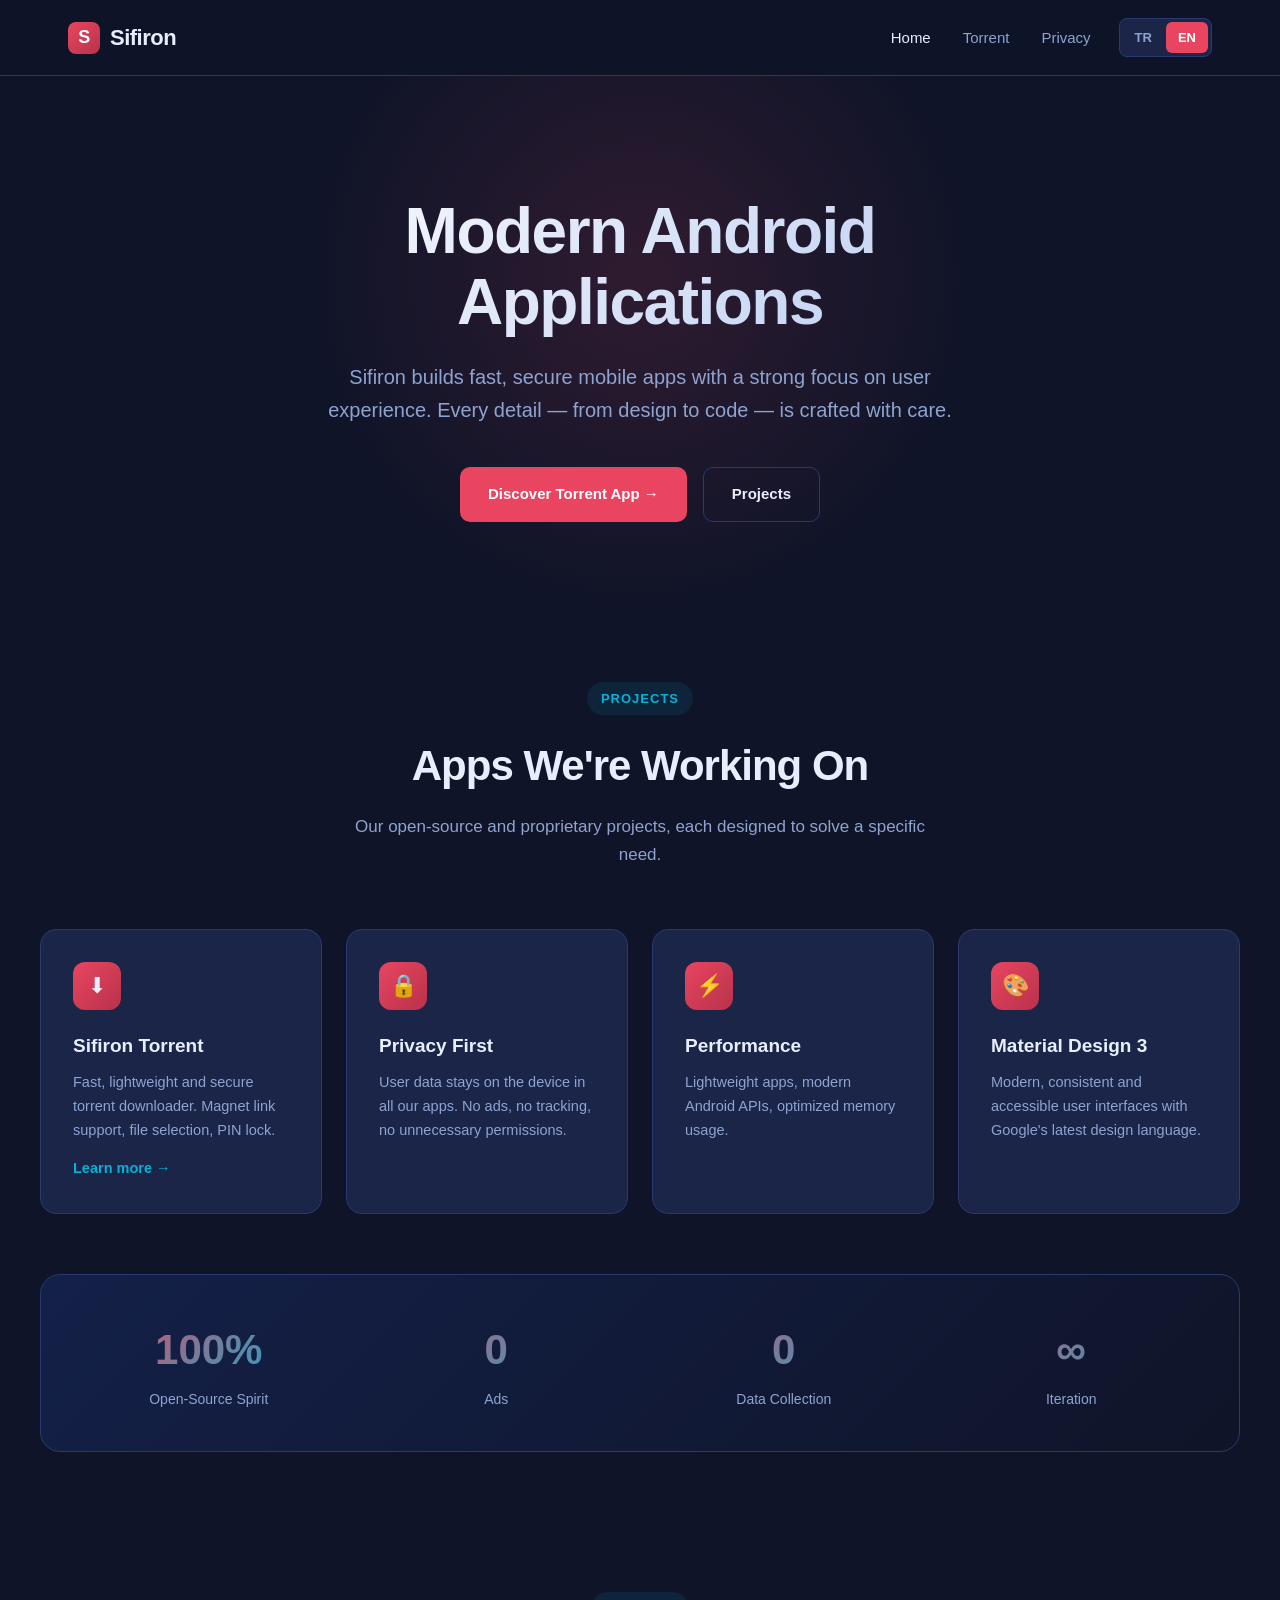
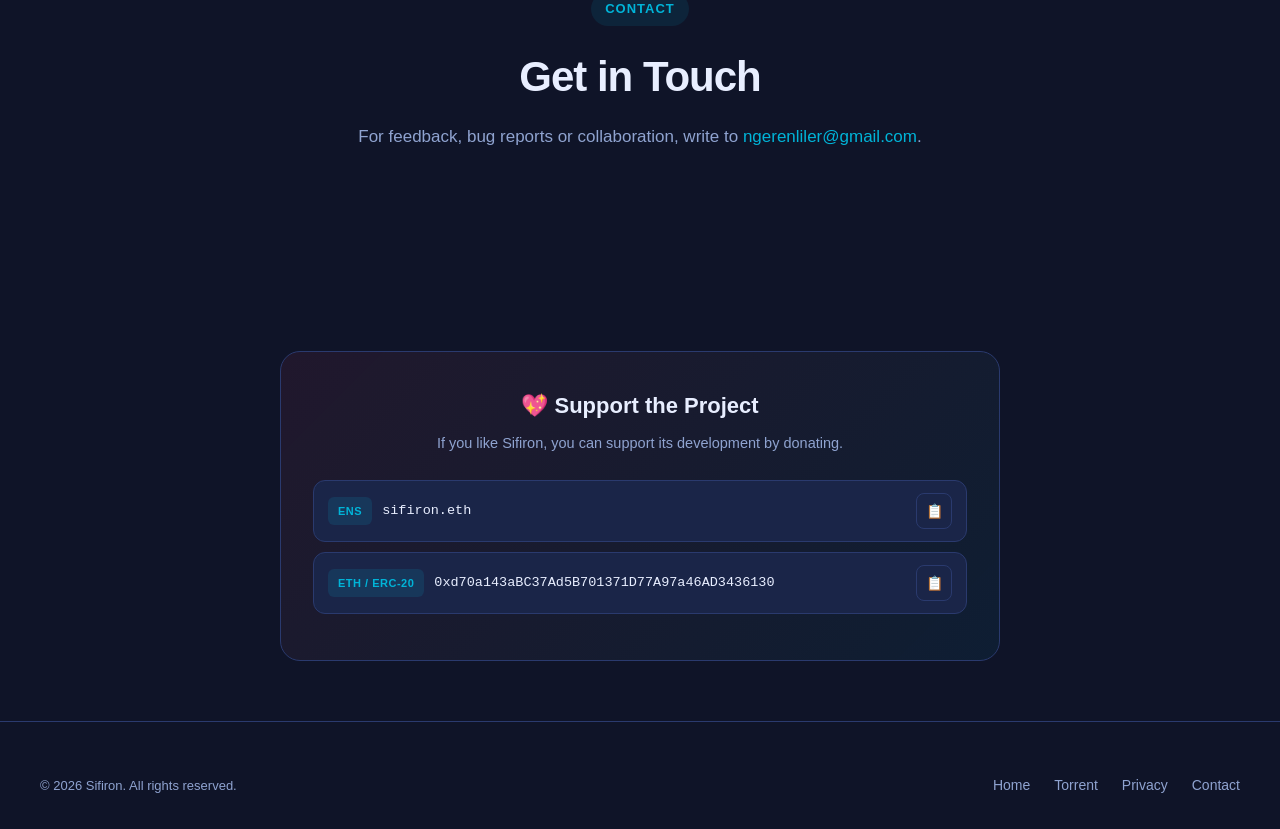
==== en/index.html @ dcb2554a "Add files via upload" ====
<!DOCTYPE html>
<html lang="en">
<head>
<meta charset="UTF-8">
<meta name="viewport" content="width=device-width, initial-scale=1.0">
<meta name="description" content="Sifiron - We build modern Android apps. Fast, secure, user-friendly.">
<title>Sifiron — Modern Android Apps</title>
<link rel="stylesheet" href="../assets/style.css">
<link rel="icon" type="image/svg+xml" href="data:image/svg+xml,%3Csvg xmlns='http://www.w3.org/2000/svg' viewBox='0 0 100 100'%3E%3Crect width='100' height='100' rx='22' fill='%23E94560'/%3E%3Ctext x='50' y='65' font-family='Arial' font-size='50' font-weight='900' fill='white' text-anchor='middle'%3ES%3C/text%3E%3C/svg%3E">
</head>
<body>

<header>
  <nav class="nav">
    <a href="/en/" class="logo">
      <span class="logo-mark">S</span>
      <span>Sifiron</span>
    </a>
    <div class="nav-right">
      <ul class="nav-links">
        <li><a href="/en/" class="active">Home</a></li>
        <li><a href="/en/torrent/">Torrent</a></li>
        <li><a href="/en/privacy/">Privacy</a></li>
      </ul>
      <div class="lang-switch">
        <a href="/">TR</a>
        <a href="/en/" class="active">EN</a>
      </div>
    </div>
  </nav>
</header>

<section class="hero">
  <div class="hero-content">
    <h1>Modern Android<br>Applications</h1>
    <p>
      Sifiron builds fast, secure mobile apps with a strong focus on
      user experience. Every detail — from design to code — is crafted
      with care.
    </p>
    <div class="cta-row">
      <a href="/en/torrent/" class="btn btn-primary">
        Discover Torrent App →
      </a>
      <a href="#projects" class="btn btn-ghost">Projects</a>
    </div>
  </div>
</section>

<section id="projects">
  <div class="container">
    <div class="section-title">
      <span class="eyebrow">Projects</span>
      <h2>Apps We're Working On</h2>
      <p>Our open-source and proprietary projects, each designed to solve
         a specific need.</p>
    </div>

    <div class="features">
      <div class="feature-card">
        <div class="feature-icon">⬇</div>
        <h3>Sifiron Torrent</h3>
        <p>Fast, lightweight and secure torrent downloader. Magnet link
           support, file selection, PIN lock.</p>
        <p style="margin-top:14px;">
          <a href="/en/torrent/" style="font-weight:600;">Learn more →</a>
        </p>
      </div>

      <div class="feature-card">
        <div class="feature-icon">🔒</div>
        <h3>Privacy First</h3>
        <p>User data stays on the device in all our apps. No ads,
           no tracking, no unnecessary permissions.</p>
      </div>

      <div class="feature-card">
        <div class="feature-icon">⚡</div>
        <h3>Performance</h3>
        <p>Lightweight apps, modern Android APIs, optimized memory
           usage.</p>
      </div>

      <div class="feature-card">
        <div class="feature-icon">🎨</div>
        <h3>Material Design 3</h3>
        <p>Modern, consistent and accessible user interfaces with Google's
           latest design language.</p>
      </div>
    </div>

    <div class="stats">
      <div class="stat-item">
        <div class="stat-num">100%</div>
        <div class="stat-label">Open-Source Spirit</div>
      </div>
      <div class="stat-item">
        <div class="stat-num">0</div>
        <div class="stat-label">Ads</div>
      </div>
      <div class="stat-item">
        <div class="stat-num">0</div>
        <div class="stat-label">Data Collection</div>
      </div>
      <div class="stat-item">
        <div class="stat-num">∞</div>
        <div class="stat-label">Iteration</div>
      </div>
    </div>
  </div>
</section>

<section id="contact" style="padding-top:0;">
  <div class="container">
    <div class="section-title">
      <span class="eyebrow">Contact</span>
      <h2>Get in Touch</h2>
      <p>For feedback, bug reports or collaboration, write to
         <a href="mailto:ngerenliler@gmail.com">ngerenliler@gmail.com</a>.</p>
    </div>
  </div>
</section>

<section class="donation">
  <h3>💖 Support the Project</h3>
  <p class="donation-sub">
    If you like Sifiron, you can support its development by donating.
  </p>
  <div class="donation-row">
    <span class="chain">ENS</span>
    <span class="addr">sifiron.eth</span>
    <button class="copy-btn" data-copy="sifiron.eth" title="Copy">📋</button>
  </div>
  <div class="donation-row">
    <span class="chain">ETH / ERC-20</span>
    <span class="addr">0xd70a143aBC37Ad5B701371D77A97a46AD3436130</span>
    <button class="copy-btn" data-copy="0xd70a143aBC37Ad5B701371D77A97a46AD3436130" title="Copy">📋</button>
  </div>
</section>

<footer>
  <div class="footer-content">
    <div class="copyright">© 2026 Sifiron. All rights reserved.</div>
    <ul class="footer-links">
      <li><a href="/en/">Home</a></li>
      <li><a href="/en/torrent/">Torrent</a></li>
      <li><a href="/en/privacy/">Privacy</a></li>
      <li><a href="mailto:ngerenliler@gmail.com">Contact</a></li>
    </ul>
  </div>
</footer>

<script src="../assets/copy.js"></script>
</body>
</html>
---- assets/style.css ----
/* ─── Reset & Base ─────────────────────────────────────────────────── */
* { margin: 0; padding: 0; box-sizing: border-box; }

:root {
  --bg-dark:   #0F1428;
  --bg-mid:    #142350;
  --bg-card:   #1A2548;
  --accent:    #E94560;
  --accent-2:  #00B4D8;
  --text:      #E8EEFF;
  --text-mute: #8FA3D0;
  --border:    #2A3A6E;
  --success:   #28A745;
}

html { scroll-behavior: smooth; }

body {
  font-family: -apple-system, BlinkMacSystemFont, 'Segoe UI', Roboto,
               'Helvetica Neue', Arial, sans-serif;
  background: var(--bg-dark);
  color: var(--text);
  line-height: 1.65;
  min-height: 100vh;
  overflow-x: hidden;
}

a { color: var(--accent-2); text-decoration: none; transition: color .2s; }
a:hover { color: var(--accent); }

img { max-width: 100%; height: auto; display: block; }

/* ─── Header / Navbar ──────────────────────────────────────────────── */
header {
  position: sticky;
  top: 0;
  z-index: 100;
  background: rgba(15, 20, 40, 0.85);
  backdrop-filter: blur(12px);
  border-bottom: 1px solid var(--border);
}

.nav {
  max-width: 1200px;
  margin: 0 auto;
  padding: 18px 28px;
  display: flex;
  justify-content: space-between;
  align-items: center;
}

.logo {
  font-size: 22px;
  font-weight: 800;
  color: var(--text);
  letter-spacing: -0.5px;
  display: flex;
  align-items: center;
  gap: 10px;
}
.logo-mark {
  width: 32px; height: 32px;
  background: linear-gradient(135deg, var(--accent), #b8324a);
  border-radius: 8px;
  display: inline-flex;
  align-items: center;
  justify-content: center;
  color: white;
  font-size: 18px;
  font-weight: 900;
}

.nav-right {
  display: flex;
  align-items: center;
  gap: 28px;
}
.nav-links {
  display: flex;
  gap: 32px;
  list-style: none;
}
.nav-links a {
  color: var(--text-mute);
  font-weight: 500;
  font-size: 15px;
}
.nav-links a:hover, .nav-links a.active {
  color: var(--text);
}

.lang-switch {
  display: flex;
  background: var(--bg-card);
  border: 1px solid var(--border);
  border-radius: 8px;
  padding: 3px;
  gap: 2px;
}
.lang-switch a {
  padding: 5px 12px;
  font-size: 13px;
  font-weight: 600;
  color: var(--text-mute);
  border-radius: 6px;
  transition: all .15s;
}
.lang-switch a.active {
  background: var(--accent);
  color: white;
}
.lang-switch a:not(.active):hover {
  color: var(--text);
}

/* ─── Hero ─────────────────────────────────────────────────────────── */
.hero {
  position: relative;
  padding: 120px 28px 80px;
  text-align: center;
  overflow: hidden;
}
.hero::before {
  content: '';
  position: absolute;
  top: -200px; left: 50%;
  transform: translateX(-50%);
  width: 800px; height: 800px;
  background: radial-gradient(circle, rgba(233, 69, 96, 0.15) 0%, transparent 60%);
  z-index: 0;
}
.hero-content { position: relative; z-index: 1; max-width: 900px; margin: 0 auto; }

.hero h1 {
  font-size: clamp(36px, 6vw, 64px);
  font-weight: 800;
  letter-spacing: -1.5px;
  line-height: 1.1;
  margin-bottom: 24px;
  background: linear-gradient(135deg, #fff 0%, #B4C8F0 100%);
  -webkit-background-clip: text;
  -webkit-text-fill-color: transparent;
  background-clip: text;
}

.hero p {
  font-size: clamp(16px, 2vw, 20px);
  color: var(--text-mute);
  max-width: 640px;
  margin: 0 auto 40px;
}

.cta-row {
  display: flex; gap: 16px;
  justify-content: center; flex-wrap: wrap;
}

.btn {
  display: inline-flex;
  align-items: center;
  gap: 10px;
  padding: 14px 28px;
  border-radius: 10px;
  font-weight: 600;
  font-size: 15px;
  text-decoration: none;
  transition: all .2s;
  border: none;
  cursor: pointer;
}
.btn-primary {
  background: var(--accent);
  color: white;
}
.btn-primary:hover {
  background: #d63854;
  color: white;
  transform: translateY(-2px);
  box-shadow: 0 8px 20px rgba(233, 69, 96, 0.3);
}
.btn-ghost {
  background: transparent;
  color: var(--text);
  border: 1px solid var(--border);
}
.btn-ghost:hover {
  border-color: var(--accent-2);
  color: var(--accent-2);
}

/* ─── Sections ─────────────────────────────────────────────────────── */
section {
  padding: 80px 28px;
}
.container {
  max-width: 1200px;
  margin: 0 auto;
}

.section-title {
  text-align: center;
  margin-bottom: 60px;
}
.section-title .eyebrow {
  display: inline-block;
  padding: 6px 14px;
  background: rgba(0, 180, 216, 0.1);
  color: var(--accent-2);
  font-size: 13px;
  font-weight: 600;
  letter-spacing: 1px;
  text-transform: uppercase;
  border-radius: 100px;
  margin-bottom: 16px;
}
.section-title h2 {
  font-size: clamp(28px, 4vw, 42px);
  font-weight: 800;
  letter-spacing: -1px;
  margin-bottom: 12px;
}
.section-title p {
  color: var(--text-mute);
  font-size: 17px;
  max-width: 600px;
  margin: 0 auto;
}

/* ─── Feature Grid ─────────────────────────────────────────────────── */
.features {
  display: grid;
  grid-template-columns: repeat(auto-fit, minmax(280px, 1fr));
  gap: 24px;
}
.feature-card {
  padding: 32px;
  background: var(--bg-card);
  border: 1px solid var(--border);
  border-radius: 16px;
  transition: all .25s;
}
.feature-card:hover {
  transform: translateY(-4px);
  border-color: var(--accent-2);
  box-shadow: 0 12px 30px rgba(0, 0, 0, 0.3);
}
.feature-icon {
  width: 48px; height: 48px;
  background: linear-gradient(135deg, var(--accent), #b8324a);
  border-radius: 12px;
  display: flex;
  align-items: center;
  justify-content: center;
  font-size: 22px;
  margin-bottom: 20px;
}
.feature-card h3 {
  font-size: 19px;
  font-weight: 700;
  margin-bottom: 10px;
}
.feature-card p {
  color: var(--text-mute);
  font-size: 14.5px;
}

/* ─── Stats / Highlight ────────────────────────────────────────────── */
.stats {
  display: grid;
  grid-template-columns: repeat(auto-fit, minmax(180px, 1fr));
  gap: 32px;
  margin: 60px 0;
  padding: 40px;
  background: linear-gradient(135deg, rgba(20, 35, 80, 0.8), rgba(15, 20, 40, 0.8));
  border: 1px solid var(--border);
  border-radius: 20px;
}
.stat-item { text-align: center; }
.stat-num {
  font-size: 42px;
  font-weight: 800;
  background: linear-gradient(135deg, var(--accent), var(--accent-2));
  -webkit-background-clip: text;
  -webkit-text-fill-color: transparent;
  margin-bottom: 4px;
}
.stat-label {
  color: var(--text-mute);
  font-size: 14px;
  font-weight: 500;
}

/* ─── Donation Section ────────────────────────────────────────────── */
.donation {
  max-width: 720px;
  margin: 60px auto 40px;
  padding: 36px 32px;
  background: linear-gradient(135deg, rgba(233, 69, 96, 0.08), rgba(0, 180, 216, 0.06));
  border: 1px solid var(--border);
  border-radius: 20px;
  text-align: center;
}
.donation h3 {
  font-size: 22px;
  font-weight: 700;
  margin-bottom: 8px;
  display: inline-flex;
  align-items: center;
  gap: 10px;
}
.donation .donation-sub {
  color: var(--text-mute);
  font-size: 14.5px;
  margin-bottom: 24px;
}
.donation-row {
  display: flex;
  align-items: center;
  gap: 10px;
  background: var(--bg-card);
  border: 1px solid var(--border);
  border-radius: 12px;
  padding: 12px 14px;
  margin-bottom: 10px;
  transition: border-color .15s;
}
.donation-row:hover { border-color: var(--accent-2); }
.donation-row .chain {
  display: inline-block;
  padding: 5px 10px;
  background: rgba(0, 180, 216, 0.12);
  color: var(--accent-2);
  font-size: 11px;
  font-weight: 700;
  letter-spacing: 0.5px;
  border-radius: 6px;
  white-space: nowrap;
  flex-shrink: 0;
}
.donation-row .addr {
  flex: 1;
  font-family: 'Consolas', 'Menlo', monospace;
  font-size: 13.5px;
  color: var(--text);
  text-align: left;
  overflow: hidden;
  text-overflow: ellipsis;
  white-space: nowrap;
  user-select: all;
}
.donation-row .copy-btn {
  background: transparent;
  border: 1px solid var(--border);
  color: var(--text-mute);
  width: 36px;
  height: 36px;
  border-radius: 8px;
  cursor: pointer;
  display: flex;
  align-items: center;
  justify-content: center;
  flex-shrink: 0;
  transition: all .15s;
  font-size: 14px;
}
.donation-row .copy-btn:hover {
  background: var(--accent);
  color: white;
  border-color: var(--accent);
}
.donation-row .copy-btn.copied {
  background: var(--success);
  color: white;
  border-color: var(--success);
}

@media (max-width: 600px) {
  .donation { padding: 26px 18px; }
  .donation-row { flex-wrap: wrap; }
  .donation-row .addr { font-size: 12px; flex-basis: 100%; order: 3; }
}

/* ─── Footer ───────────────────────────────────────────────────────── */
footer {
  padding: 50px 28px 30px;
  border-top: 1px solid var(--border);
  margin-top: 60px;
}
.footer-content {
  max-width: 1200px;
  margin: 0 auto;
  display: flex;
  flex-wrap: wrap;
  gap: 24px;
  justify-content: space-between;
  align-items: center;
}
.footer-links {
  display: flex;
  gap: 24px;
  list-style: none;
}
.footer-links a {
  color: var(--text-mute);
  font-size: 14px;
}
.copyright {
  color: var(--text-mute);
  font-size: 13px;
}

/* ─── Document Pages (privacy etc.) ────────────────────────────────── */
.doc {
  max-width: 800px;
  margin: 60px auto;
  padding: 0 28px;
}
.doc h1 {
  font-size: 36px;
  font-weight: 800;
  letter-spacing: -1px;
  margin-bottom: 8px;
  color: var(--accent);
}
.doc .meta {
  color: var(--text-mute);
  font-size: 14px;
  padding-bottom: 16px;
  margin-bottom: 32px;
  border-bottom: 1px solid var(--border);
}
.doc h2 {
  font-size: 22px;
  font-weight: 700;
  margin-top: 40px;
  margin-bottom: 14px;
  color: var(--accent-2);
}
.doc h3 {
  font-size: 17px;
  font-weight: 600;
  margin-top: 24px;
  margin-bottom: 8px;
}
.doc p, .doc li {
  color: #C8D2EE;
  font-size: 15px;
  margin-bottom: 12px;
}
.doc ul, .doc ol {
  padding-left: 24px;
  margin-bottom: 16px;
}
.doc strong { color: var(--text); }
.doc hr {
  border: none;
  border-top: 1px solid var(--border);
  margin: 40px 0 20px;
}

/* ─── App Showcase ─────────────────────────────────────────────────── */
.showcase {
  display: grid;
  grid-template-columns: 1fr 1fr;
  gap: 60px;
  align-items: center;
  margin-bottom: 60px;
}
.showcase-text h2 {
  font-size: 36px;
  font-weight: 800;
  letter-spacing: -1px;
  margin-bottom: 20px;
}
.showcase-text p {
  color: var(--text-mute);
  font-size: 16px;
  margin-bottom: 16px;
}
.showcase-img {
  display: flex;
  justify-content: center;
}
.showcase-img img {
  max-height: 500px;
  border-radius: 24px;
  box-shadow: 0 30px 60px rgba(0, 0, 0, 0.5);
  border: 1px solid var(--border);
}

@media (max-width: 768px) {
  .showcase { grid-template-columns: 1fr; }
  .nav-links { gap: 18px; }
  .nav-links a { font-size: 14px; }
  .hero { padding: 80px 20px 60px; }
  section { padding: 60px 20px; }
}
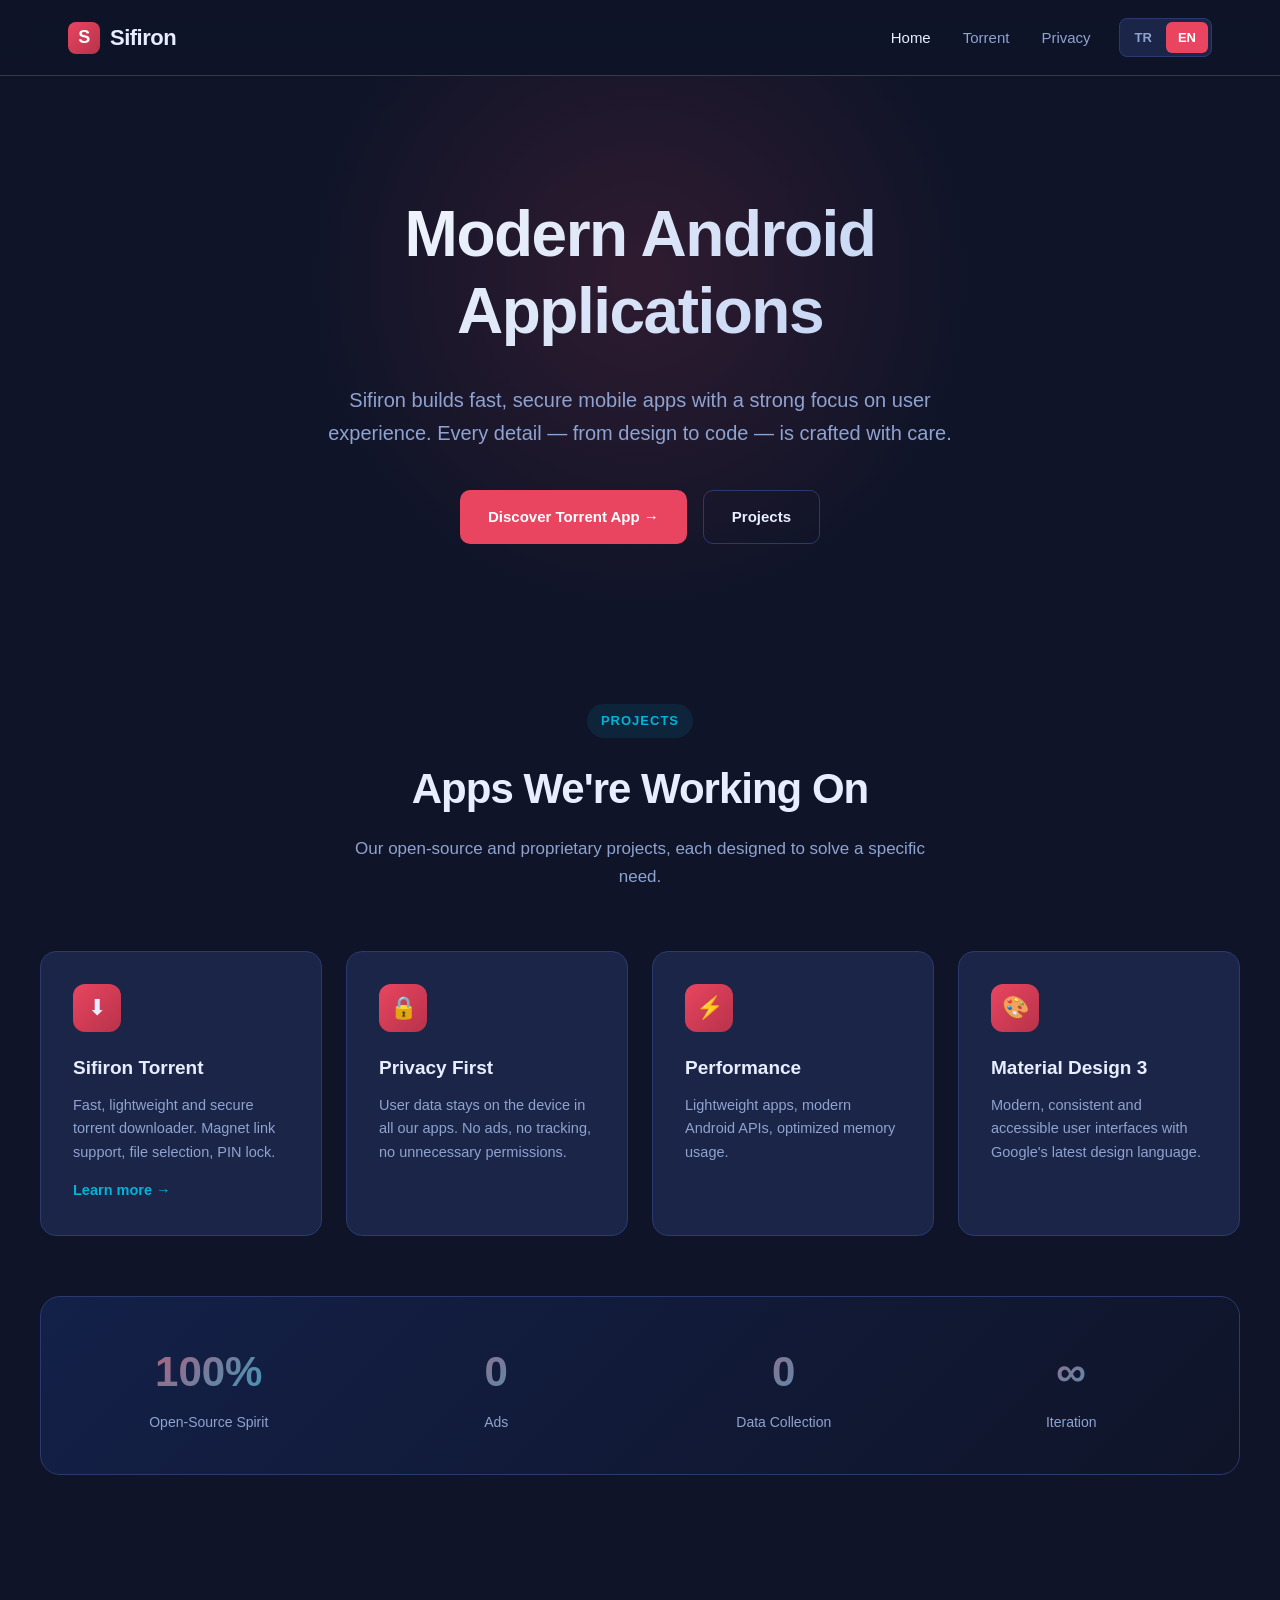
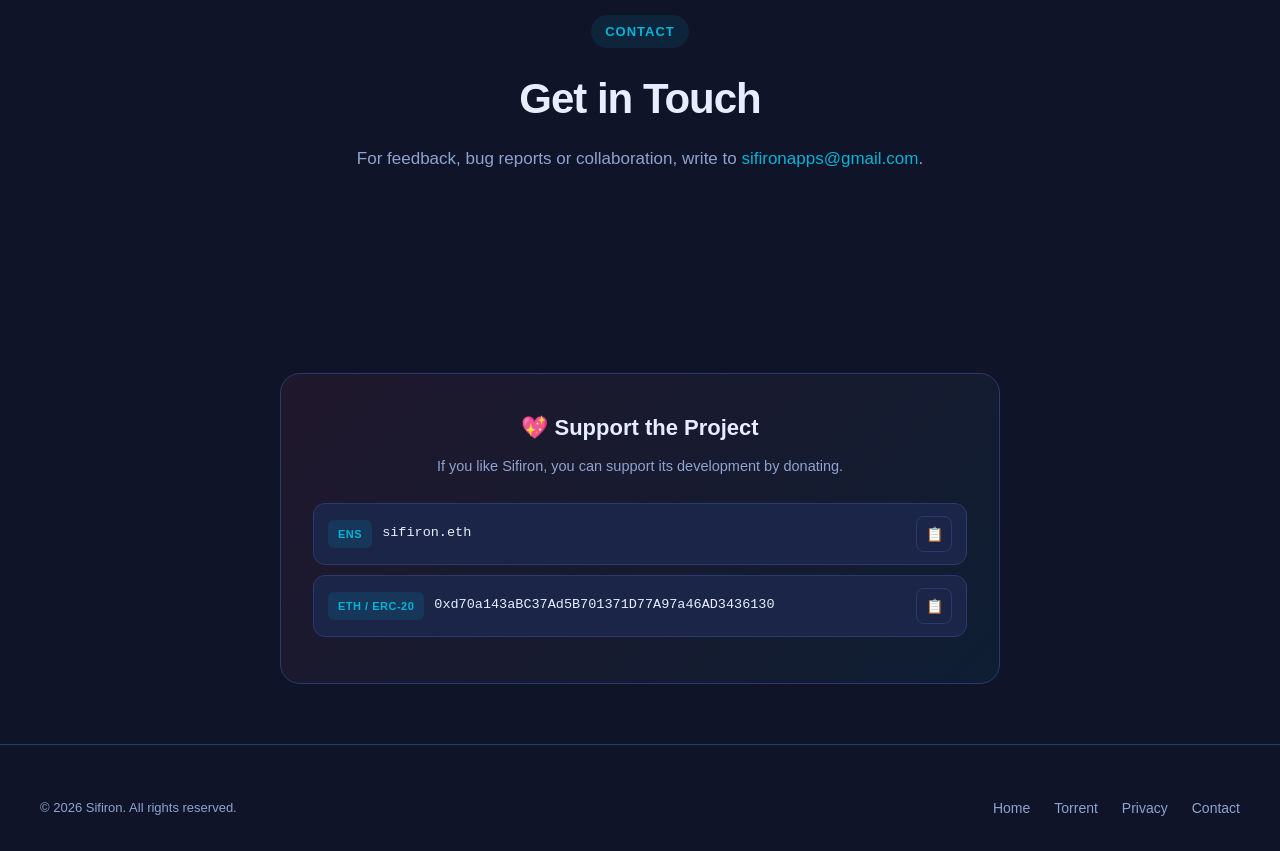
==== commit d3f4a3c2: "Add files via upload" ====
--- a/en/index.html
+++ b/en/index.html
@@ -116,7 +116,7 @@
       <span class="eyebrow">Contact</span>
       <h2>Get in Touch</h2>
       <p>For feedback, bug reports or collaboration, write to
-         <a href="mailto:ngerenliler@gmail.com">ngerenliler@gmail.com</a>.</p>
+         <a href="mailto:sifironapps@gmail.com">sifironapps@gmail.com</a>.</p>
     </div>
   </div>
 </section>
@@ -145,7 +145,7 @@
       <li><a href="/en/">Home</a></li>
       <li><a href="/en/torrent/">Torrent</a></li>
       <li><a href="/en/privacy/">Privacy</a></li>
-      <li><a href="mailto:ngerenliler@gmail.com">Contact</a></li>
+      <li><a href="mailto:sifironapps@gmail.com">Contact</a></li>
     </ul>
   </div>
 </footer>
--- a/assets/style.css
+++ b/assets/style.css
@@ -135,7 +135,8 @@
   font-size: clamp(36px, 6vw, 64px);
   font-weight: 800;
   letter-spacing: -1.5px;
-  line-height: 1.1;
+  line-height: 1.2;
+  padding-bottom: 0.15em;
   margin-bottom: 24px;
   background: linear-gradient(135deg, #fff 0%, #B4C8F0 100%);
   -webkit-background-clip: text;
